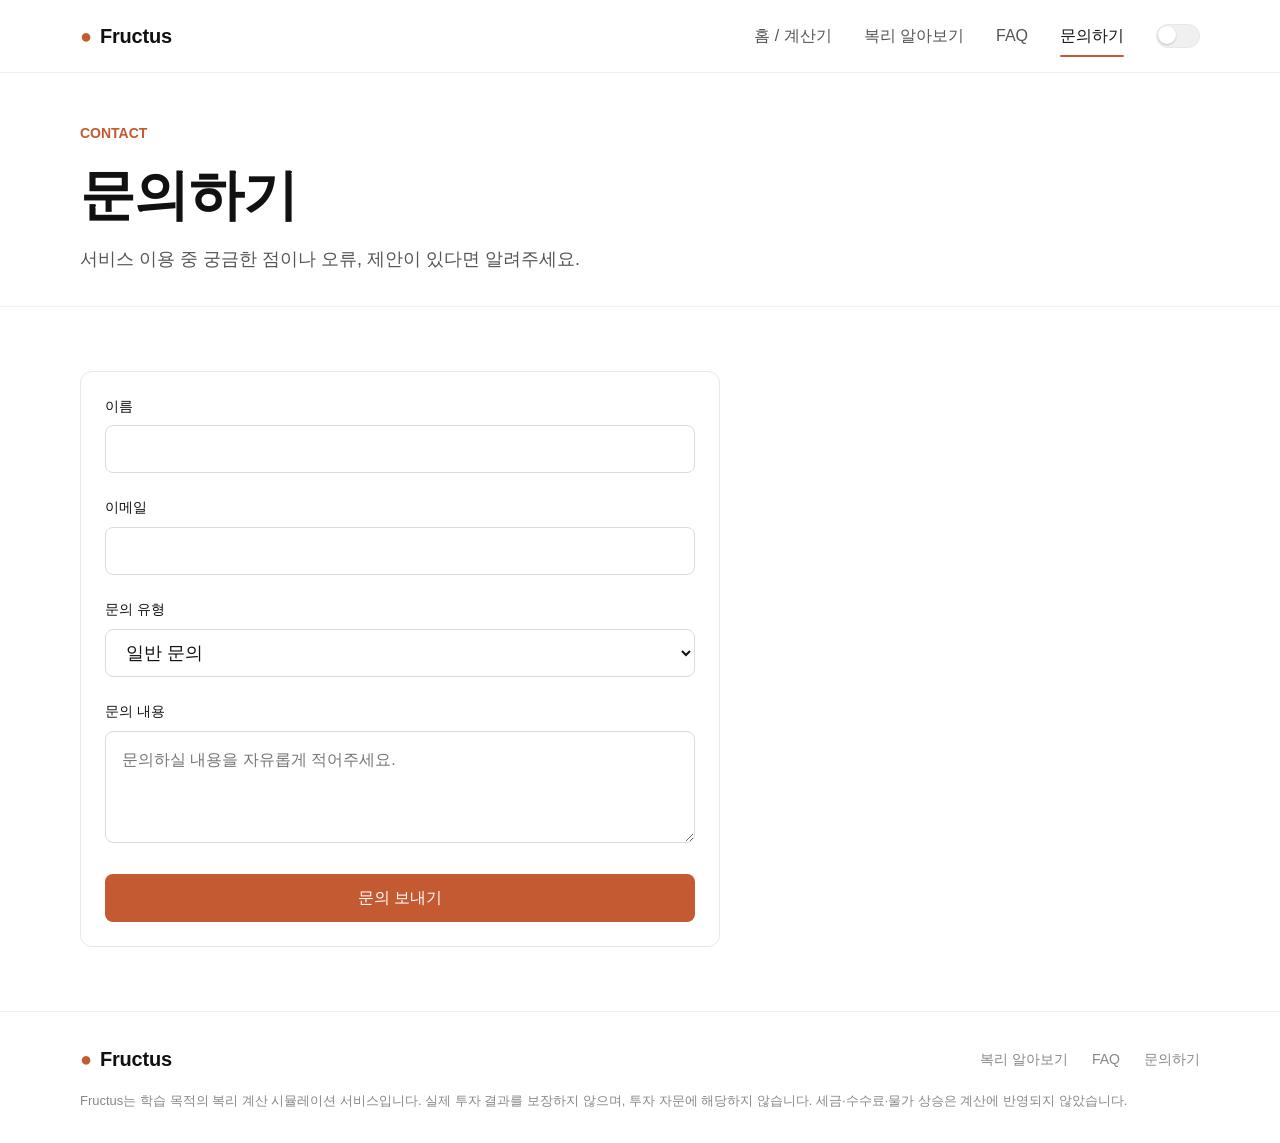
==== contact.html @ 5cfd3974 "feat: 문의하기 페이지 및 폼 검증 구현 (contact.html, contact.js) 이름/이메일/유형/내용 필드 검증과 /api/contact 연동을 위한 프론트엔드 제출" ====
<!DOCTYPE html>
<html lang="ko">
<head>
<script>
  (function () {
    try {
      var saved = localStorage.getItem("fructus-theme");
      if (saved === "dark" || saved === "light") {
        document.documentElement.setAttribute("data-theme", saved);
      }
    } catch (e) {}
  })();
</script>
<meta charset="UTF-8" />
<meta name="viewport" content="width=device-width, initial-scale=1.0" />
<title>문의하기 — Fructus</title>
<meta name="description" content="Fructus 서비스에 대한 문의, 제안, 오류 신고를 남겨주세요." />
<link rel="icon" href="data:," />
<link rel="stylesheet" href="css/reset.css" />
<link rel="stylesheet" href="css/variables.css" />
<link rel="stylesheet" href="css/base.css" />
<link rel="stylesheet" href="css/layout.css" />
<link rel="stylesheet" href="css/components.css" />
<link rel="stylesheet" href="css/animations.css" />
<link rel="stylesheet" href="css/pages.css" />
</head>
<body>
<a class="skip-link" href="#main">본문으로 건너뛰기</a>

<header class="site-header">
  <nav class="nav container" aria-label="주요 메뉴">
    <a href="index.html" class="nav-brand"><span class="nav-brand-mark">●</span> Fructus</a>
    <button class="nav-toggle" data-nav-toggle aria-label="메뉴 열기" aria-expanded="false" aria-controls="primary-menu">
      <span class="nav-toggle-bar"></span><span class="nav-toggle-bar"></span><span class="nav-toggle-bar"></span>
    </button>
    <div class="nav-menu" id="primary-menu" data-nav-menu>
      <a href="index.html" class="nav-link">홈 / 계산기</a>
      <a href="learn.html" class="nav-link">복리 알아보기</a>
      <a href="faq.html" class="nav-link">FAQ</a>
      <a href="contact.html" class="nav-link" aria-current="page">문의하기</a>
      <div class="nav-actions">
        <button class="theme-toggle" data-theme-toggle aria-pressed="false" aria-label="다크 모드로 전환"></button>
      </div>
    </div>
  </nav>
</header>

<main id="main">
  <section class="hero" style="padding-block: var(--space-12) var(--space-8);">
    <div class="container">
      <p class="hero-eyebrow">CONTACT</p>
      <h1 style="font-size: var(--fs-display);">문의하기</h1>
      <p class="hero-sub">서비스 이용 중 궁금한 점이나 오류, 제안이 있다면 알려주세요.</p>
    </div>
  </section>

  <section>
    <div class="container">
      <form class="card contact-layout" data-contact-form novalidate>
        <div class="field">
          <label class="field-label" for="contact-name">이름</label>
          <input class="input" type="text" id="contact-name" name="name" autocomplete="name" />
          <p class="field-error" data-error-for="contact-name"></p>
        </div>

        <div class="field">
          <label class="field-label" for="contact-email">이메일</label>
          <input class="input" type="email" id="contact-email" name="email" autocomplete="email" />
          <p class="field-error" data-error-for="contact-email"></p>
        </div>

        <div class="field">
          <label class="field-label" for="contact-type">문의 유형</label>
          <select class="select" id="contact-type" name="type">
            <option value="general">일반 문의</option>
            <option value="bug">오류 신고</option>
            <option value="feature">기능 제안</option>
            <option value="etc">기타</option>
          </select>
        </div>

        <div class="field">
          <label class="field-label" for="contact-message">문의 내용</label>
          <textarea class="textarea" id="contact-message" name="message" maxlength="1000" placeholder="문의하실 내용을 자유롭게 적어주세요."></textarea>
          <p class="field-error" data-error-for="contact-message"></p>
        </div>

        <button type="submit" class="btn btn-primary btn-block" data-contact-submit>
          <span class="btn-label">문의 보내기</span>
          <span class="btn-spinner" aria-hidden="true"></span>
        </button>

        <div class="contact-status" data-contact-status hidden></div>
      </form>
    </div>
  </section>
</main>

<footer class="site-footer">
  <div class="container">
    <div class="footer-inner">
      <span class="nav-brand"><span class="nav-brand-mark">●</span> Fructus</span>
      <div class="footer-links">
        <a href="learn.html">복리 알아보기</a>
        <a href="faq.html">FAQ</a>
        <a href="contact.html">문의하기</a>
      </div>
    </div>
    <p class="footer-disclaimer">
      Fructus는 학습 목적의 복리 계산 시뮬레이션 서비스입니다. 실제 투자 결과를 보장하지 않으며,
      투자 자문에 해당하지 않습니다. 세금·수수료·물가 상승은 계산에 반영되지 않았습니다.
    </p>
  </div>
</footer>

<script src="js/analytics.js"></script>
<script src="js/contact.js"></script>
<script src="js/nav.js"></script>
<script src="js/theme.js"></script>
<script defer src="/_vercel/insights/script.js"></script>
</body>
</html>
---- css/variables.css ----
/*
  Fructus 디자인 토큰
  톤: Modern Finance + Editorial + Quiet Luxury
  기본은 라이트 팔레트. 다크 모드는 [data-theme="dark"] 및
  prefers-color-scheme: dark(사용자가 수동 선택하지 않은 경우)에서 오버라이드된다.
*/

:root {
  /* ---- Color: 라이트(기본) ---- */
  --color-bg: #ffffff;
  --color-surface: #ffffff;
  --color-text-primary: #111111;
  --color-text-secondary: #555555;
  --color-text-muted: #888888;
  --color-border: #e8e8e8;
  --color-divider: #f0f0f0;

  --color-accent: #c45a32;
  --color-accent-hover: #b34f2c;
  --color-accent-active: #9f4527;
  --color-accent-bg: #f5ded5;
  --color-accent-bg-soft: #faf0ec;
  --color-accent-contrast: #ffffff;

  --color-success: #2e7d4f;
  --color-success-bg: #eaf6ee;
  --color-error: #c73a3a;
  --color-error-bg: #fceaea;

  --color-input-border: #dcdcdc;
  --color-overlay: rgba(17, 17, 17, 0.4);

  /* ---- Typography ---- */
  --font-sans: -apple-system, BlinkMacSystemFont, "Pretendard Variable", "Apple SD Gothic Neo",
    "Segoe UI", "Malgun Gothic", "Noto Sans KR", Roboto, sans-serif;

  --fs-display: clamp(2.25rem, 1.7rem + 2.2vw, 3.5rem); /* 40~56px 큰 제목 */
  --fs-h1: clamp(1.5rem, 1.3rem + 1vw, 2rem); /* 24~32px 일반 제목 */
  --fs-h2: 1.375rem;
  --fs-body: 1rem; /* 15~18px 본문 기준 */
  --fs-body-lg: 1.125rem;
  --fs-small: 0.875rem; /* 12~14px 보조 텍스트 */
  --fs-xs: 0.8125rem;

  --fw-regular: 400;
  --fw-medium: 500;
  --fw-semibold: 600;
  --fw-bold: 700;

  --lh-tight: 1.25;
  --lh-normal: 1.55;

  /* ---- Spacing ---- */
  --space-2: 0.5rem; /* 8px */
  --space-3: 0.75rem;
  --space-4: 1rem; /* 16px */
  --space-6: 1.5rem;
  --space-8: 2rem;
  --space-12: 3rem; /* 48px 섹션 간격 하한 */
  --space-16: 4rem;
  --space-24: 6rem; /* 96px 섹션 간격 상한 */

  --page-padding-inline: clamp(1.5rem, 4vw, 2.5rem); /* 24~40px */
  --content-max-width: 1200px;

  /* ---- Radius / Shadow ---- */
  --radius-card: 12px;
  --radius-control: 8px;
  --radius-pill: 999px;
  --shadow-minimal: 0 1px 2px rgba(17, 17, 17, 0.04);
  --shadow-elevated: 0 4px 16px rgba(17, 17, 17, 0.08);

  /* ---- Control sizing ---- */
  --control-height: 3rem; /* 48px */
  --control-height-lg: 3.25rem; /* 52px */

  /* ---- Motion ---- */
  --ease-standard: cubic-bezier(0.2, 0, 0, 1);
  --duration-fast: 150ms;
  --duration-base: 300ms;
  --duration-slow: 600ms;

  /* ---- Chart ---- */
  --chart-principal: #b9b3ac;
  --chart-growth: var(--color-accent);
  --chart-growth-fill: rgba(196, 90, 50, 0.14);
  --chart-grid: #ececec;
  --chart-axis-text: var(--color-text-muted);

  /* ---- Z-index ---- */
  --z-nav: 100;
  --z-overlay: 200;
  --z-tooltip: 300;
}

/* ---- Color: 다크 모드 (시스템 설정을 따르는 경우) ---- */
@media (prefers-color-scheme: dark) {
  :root:not([data-theme="light"]) {
    --color-bg: #14130f;
    --color-surface: #1c1a16;
    --color-text-primary: #f3f1ee;
    --color-text-secondary: #b9b3ab;
    --color-text-muted: #837d74;
    --color-border: #322e28;
    --color-divider: #262319;

    --color-accent: #d9713f;
    --color-accent-hover: #e5854f;
    --color-accent-active: #f0975f;
    --color-accent-bg: rgba(217, 113, 63, 0.18);
    --color-accent-bg-soft: rgba(217, 113, 63, 0.08);
    --color-accent-contrast: #14130f;

    --color-success: #59b884;
    --color-success-bg: rgba(89, 184, 132, 0.14);
    --color-error: #e2726b;
    --color-error-bg: rgba(226, 114, 107, 0.14);

    --color-input-border: #3a352d;
    --color-overlay: rgba(0, 0, 0, 0.6);

    --chart-principal: #5f5a52;
    --chart-growth-fill: rgba(217, 113, 63, 0.18);
    --chart-grid: #2a271f;
  }
}

/* ---- Color: 다크 모드 (사용자가 수동으로 토글한 경우, 시스템 설정보다 우선) ---- */
:root[data-theme="dark"] {
  --color-bg: #14130f;
  --color-surface: #1c1a16;
  --color-text-primary: #f3f1ee;
  --color-text-secondary: #b9b3ab;
  --color-text-muted: #837d74;
  --color-border: #322e28;
  --color-divider: #262319;

  --color-accent: #d9713f;
  --color-accent-hover: #e5854f;
  --color-accent-active: #f0975f;
  --color-accent-bg: rgba(217, 113, 63, 0.18);
  --color-accent-bg-soft: rgba(217, 113, 63, 0.08);
  --color-accent-contrast: #14130f;

  --color-success: #59b884;
  --color-success-bg: rgba(89, 184, 132, 0.14);
  --color-error: #e2726b;
  --color-error-bg: rgba(226, 114, 107, 0.14);

  --color-input-border: #3a352d;
  --color-overlay: rgba(0, 0, 0, 0.6);

  --chart-principal: #5f5a52;
  --chart-growth-fill: rgba(217, 113, 63, 0.18);
  --chart-grid: #2a271f;
}
---- css/base.css ----
body {
  background: var(--color-bg);
  color: var(--color-text-primary);
  font-family: var(--font-sans);
  font-size: var(--fs-body);
  line-height: var(--lh-normal);
  font-weight: var(--fw-regular);
  transition: background-color var(--duration-base) var(--ease-standard),
    color var(--duration-base) var(--ease-standard);
}

h1,
h2,
h3 {
  font-weight: var(--fw-semibold);
  line-height: var(--lh-tight);
  letter-spacing: -0.01em;
}

h1 {
  font-size: var(--fs-display);
}

h2 {
  font-size: var(--fs-h1);
}

h3 {
  font-size: var(--fs-h2);
}

p {
  color: var(--color-text-secondary);
}

small,
.text-muted {
  font-size: var(--fs-small);
  color: var(--color-text-muted);
}

strong {
  font-weight: var(--fw-semibold);
}

.container {
  max-width: var(--content-max-width);
  margin-inline: auto;
  padding-inline: var(--page-padding-inline);
}

main {
  display: block;
}

section {
  padding-block: var(--space-16);
}

section + section {
  border-top: 1px solid var(--color-divider);
}

.section-heading {
  margin-bottom: var(--space-8);
}

.section-heading p {
  margin-top: var(--space-2);
}

/* 키보드 포커스만 강조 표시 (마우스 클릭 시 아웃라인 노출 방지) */
:focus {
  outline: none;
}

:focus-visible {
  outline: 2px solid var(--color-accent);
  outline-offset: 2px;
  border-radius: 4px;
}

.visually-hidden {
  position: absolute;
  width: 1px;
  height: 1px;
  padding: 0;
  margin: -1px;
  overflow: hidden;
  clip: rect(0, 0, 0, 0);
  white-space: nowrap;
  border: 0;
}

.skip-link {
  position: absolute;
  top: -48px;
  left: var(--space-4);
  z-index: 1000;
  background: var(--color-accent);
  color: var(--color-accent-contrast);
  padding: var(--space-2) var(--space-4);
  border-radius: var(--radius-control);
  transition: top var(--duration-fast) var(--ease-standard);
}

.skip-link:focus {
  top: var(--space-4);
}

@media (max-width: 767px) {
  section {
    padding-block: var(--space-12);
  }
}
---- css/layout.css ----
/* ---- 헤더 / 네비게이션 ---- */
.site-header {
  position: sticky;
  top: 0;
  z-index: var(--z-nav);
  background: var(--color-bg);
  border-bottom: 1px solid var(--color-divider);
}

.nav {
  display: flex;
  align-items: center;
  justify-content: space-between;
  height: 4.5rem;
}

.nav-brand {
  display: flex;
  align-items: center;
  gap: var(--space-2);
  font-size: 1.25rem;
  font-weight: var(--fw-semibold);
  letter-spacing: -0.01em;
}

.nav-brand-mark {
  color: var(--color-accent);
}

.nav-menu {
  display: flex;
  align-items: center;
  gap: var(--space-8);
}

.nav-link {
  position: relative;
  font-size: var(--fs-body);
  font-weight: var(--fw-medium);
  color: var(--color-text-secondary);
  padding-block: var(--space-2);
}

.nav-link:hover {
  color: var(--color-text-primary);
}

.nav-link[aria-current="page"] {
  color: var(--color-text-primary);
}

.nav-link[aria-current="page"]::after {
  content: "";
  position: absolute;
  left: 0;
  right: 0;
  bottom: -1px;
  height: 2px;
  background: var(--color-accent);
  border-radius: var(--radius-pill);
}

.nav-actions {
  display: flex;
  align-items: center;
  gap: var(--space-4);
}

.nav-toggle {
  display: none;
  flex-direction: column;
  justify-content: center;
  gap: 5px;
  width: 2.5rem;
  height: 2.5rem;
  border-radius: var(--radius-control);
}

.nav-toggle:hover {
  background: var(--color-divider);
}

.nav-toggle-bar {
  width: 20px;
  height: 2px;
  background: var(--color-text-primary);
  transition: transform var(--duration-fast) var(--ease-standard),
    opacity var(--duration-fast) var(--ease-standard);
}

.nav-toggle[aria-expanded="true"] .nav-toggle-bar:nth-child(1) {
  transform: translateY(7px) rotate(45deg);
}

.nav-toggle[aria-expanded="true"] .nav-toggle-bar:nth-child(2) {
  opacity: 0;
}

.nav-toggle[aria-expanded="true"] .nav-toggle-bar:nth-child(3) {
  transform: translateY(-7px) rotate(-45deg);
}

@media (max-width: 767px) {
  .nav-toggle {
    display: flex;
  }

  .nav-menu {
    position: fixed;
    inset: 4.5rem 0 0 0;
    height: calc(100dvh - 4.5rem);
    flex-direction: column;
    align-items: stretch;
    gap: 0;
    background: var(--color-bg);
    padding: var(--space-4) var(--page-padding-inline);
    transform: translateY(-8px);
    opacity: 0;
    visibility: hidden;
    pointer-events: none;
    transition: opacity var(--duration-base) var(--ease-standard),
      transform var(--duration-base) var(--ease-standard), visibility var(--duration-base);
  }

  .nav-menu.is-open {
    opacity: 1;
    visibility: visible;
    pointer-events: auto;
    transform: translateY(0);
  }

  .nav-link {
    padding-block: var(--space-4);
    border-bottom: 1px solid var(--color-divider);
    font-size: var(--fs-body-lg);
  }

  .nav-actions {
    display: none;
  }

  .nav-menu .nav-actions {
    display: flex;
    margin-top: var(--space-6);
  }
}

/* ---- 푸터 ---- */
.site-footer {
  border-top: 1px solid var(--color-divider);
  padding-block: var(--space-8);
}

.footer-inner {
  display: flex;
  flex-wrap: wrap;
  align-items: center;
  justify-content: space-between;
  gap: var(--space-4);
}

.footer-links {
  display: flex;
  gap: var(--space-6);
}

.footer-links a {
  color: var(--color-text-muted);
  font-size: var(--fs-small);
}

.footer-links a:hover {
  color: var(--color-text-primary);
}

.footer-disclaimer {
  color: var(--color-text-muted);
  font-size: var(--fs-xs);
  margin-top: var(--space-4);
  line-height: var(--lh-normal);
}

/* ---- 12-column grid ---- */
.grid {
  display: grid;
  grid-template-columns: repeat(12, 1fr);
  gap: var(--space-6);
}

.col-span-4 {
  grid-column: span 4;
}

.col-span-6 {
  grid-column: span 6;
}

.col-span-7 {
  grid-column: span 7;
}

.col-span-5 {
  grid-column: span 5;
}

.col-span-8 {
  grid-column: span 8;
}

.col-span-12 {
  grid-column: span 12;
}

@media (max-width: 1023px) {
  .grid {
    gap: var(--space-4);
  }

  .col-span-4,
  .col-span-6,
  .col-span-7,
  .col-span-5,
  .col-span-8 {
    grid-column: span 12;
  }
}
---- css/components.css ----
/* ---- Card ---- */
.card {
  background: var(--color-surface);
  border: 1px solid var(--color-border);
  border-radius: var(--radius-card);
  padding: var(--space-6);
}

.card-highlight {
  border-color: var(--color-accent);
  box-shadow: var(--shadow-minimal);
}

/* ---- Button ---- */
.btn {
  display: inline-flex;
  align-items: center;
  justify-content: center;
  gap: var(--space-2);
  height: var(--control-height);
  padding-inline: var(--space-6);
  border-radius: var(--radius-control);
  font-size: var(--fs-body);
  font-weight: var(--fw-medium);
  transition: background-color var(--duration-fast) var(--ease-standard),
    border-color var(--duration-fast) var(--ease-standard), transform var(--duration-fast) var(--ease-standard);
  white-space: nowrap;
}

.btn:active {
  transform: scale(0.98);
}

.btn-primary {
  background: var(--color-accent);
  color: var(--color-accent-contrast);
}

.btn-primary:hover {
  background: var(--color-accent-hover);
}

.btn-primary:active {
  background: var(--color-accent-active);
}

.btn-primary:disabled {
  background: var(--color-border);
  color: var(--color-text-muted);
  cursor: not-allowed;
  transform: none;
}

.btn-secondary {
  background: var(--color-bg);
  color: var(--color-text-primary);
  border: 1px solid var(--color-input-border);
}

.btn-secondary:hover {
  background: var(--color-divider);
}

.btn-ghost {
  height: auto;
  padding: var(--space-2) var(--space-3);
  color: var(--color-text-secondary);
}

.btn-ghost:hover {
  color: var(--color-text-primary);
  background: var(--color-divider);
}

.btn-block {
  width: 100%;
}

.btn-sm {
  height: 2.25rem;
  padding-inline: var(--space-4);
  font-size: var(--fs-small);
}

.btn[data-loading="true"] .btn-label {
  visibility: hidden;
}

.btn-spinner {
  display: none;
  position: absolute;
  width: 18px;
  height: 18px;
  border: 2px solid rgba(255, 255, 255, 0.4);
  border-top-color: #fff;
  border-radius: 50%;
  animation: spin 0.7s linear infinite;
}

.btn[data-loading="true"] {
  position: relative;
}

.btn[data-loading="true"] .btn-spinner {
  display: block;
}

/* ---- Chip (빠른 입력 버튼) ---- */
.chip-group {
  display: flex;
  flex-wrap: wrap;
  gap: var(--space-2);
  margin-top: var(--space-2);
}

.chip {
  height: 2rem;
  padding-inline: var(--space-3);
  border-radius: var(--radius-pill);
  border: 1px solid var(--color-input-border);
  background: var(--color-bg);
  color: var(--color-text-secondary);
  font-size: var(--fs-xs);
  font-weight: var(--fw-medium);
}

.chip:hover {
  border-color: var(--color-accent);
  color: var(--color-accent);
}

/* ---- Form / Input ---- */
.field {
  margin-bottom: var(--space-6);
}

.field-label {
  display: flex;
  align-items: center;
  justify-content: space-between;
  gap: var(--space-2);
  font-size: var(--fs-small);
  font-weight: var(--fw-medium);
  color: var(--color-text-primary);
  margin-bottom: var(--space-2);
}

.field-hint {
  font-size: var(--fs-xs);
  color: var(--color-text-muted);
  margin-top: var(--space-2);
}

.input-wrap {
  position: relative;
  display: flex;
  align-items: center;
}

.input,
.select {
  width: 100%;
  height: var(--control-height);
  background: var(--color-bg);
  border: 1px solid var(--color-input-border);
  border-radius: var(--radius-control);
  padding-inline: var(--space-4);
  color: var(--color-text-primary);
  font-size: var(--fs-body-lg);
  font-weight: var(--fw-medium);
  transition: border-color var(--duration-fast) var(--ease-standard),
    box-shadow var(--duration-fast) var(--ease-standard);
}

.input-unit {
  position: absolute;
  right: var(--space-4);
  color: var(--color-text-muted);
  font-size: var(--fs-small);
  pointer-events: none;
}

.input:focus,
.select:focus {
  border-color: var(--color-accent);
  box-shadow: 0 0 0 3px var(--color-accent-bg-soft);
}

.input.is-invalid {
  border-color: var(--color-error);
}

.input.is-invalid:focus {
  box-shadow: 0 0 0 3px var(--color-error-bg);
}

.field-error {
  display: none;
  align-items: center;
  gap: var(--space-2);
  font-size: var(--fs-xs);
  color: var(--color-error);
  margin-top: var(--space-2);
}

.field-error.is-visible {
  display: flex;
}

.unit-toggle {
  display: inline-flex;
  border: 1px solid var(--color-input-border);
  border-radius: var(--radius-control);
  overflow: hidden;
}

.unit-toggle button {
  height: var(--control-height);
  padding-inline: var(--space-4);
  font-size: var(--fs-small);
  font-weight: var(--fw-medium);
  color: var(--color-text-secondary);
  border-left: 1px solid var(--color-input-border);
}

.unit-toggle button:first-child {
  border-left: none;
}

.unit-toggle button[aria-pressed="true"] {
  background: var(--color-accent-bg-soft);
  color: var(--color-accent);
}

/* ---- Range slider ---- */
.range-row {
  display: flex;
  align-items: center;
  gap: var(--space-4);
}

.range {
  -webkit-appearance: none;
  appearance: none;
  flex: 1;
  height: 4px;
  border-radius: var(--radius-pill);
  background: var(--color-divider);
  outline: none;
}

.range::-webkit-slider-thumb {
  -webkit-appearance: none;
  width: 18px;
  height: 18px;
  border-radius: 50%;
  background: var(--color-accent);
  border: 3px solid var(--color-bg);
  box-shadow: 0 0 0 1px var(--color-accent);
  cursor: pointer;
}

.range::-moz-range-thumb {
  width: 18px;
  height: 18px;
  border: 3px solid var(--color-bg);
  border-radius: 50%;
  background: var(--color-accent);
  box-shadow: 0 0 0 1px var(--color-accent);
  cursor: pointer;
}

.range-value {
  min-width: 4.5rem;
  text-align: right;
  font-weight: var(--fw-semibold);
  color: var(--color-accent);
}

/* ---- Toggle switch (다크모드) ---- */
.theme-toggle {
  position: relative;
  width: 2.75rem;
  height: 1.5rem;
  border-radius: var(--radius-pill);
  background: var(--color-divider);
  border: 1px solid var(--color-border);
}

.theme-toggle::after {
  content: "";
  position: absolute;
  top: 1px;
  left: 1px;
  width: 1.15rem;
  height: 1.15rem;
  border-radius: 50%;
  background: var(--color-bg);
  box-shadow: 0 1px 2px rgba(0, 0, 0, 0.2);
  transition: transform var(--duration-fast) var(--ease-standard);
}

[data-theme="dark"] .theme-toggle::after {
  transform: translateX(1.25rem);
}

/* ---- Badge ---- */
.badge {
  display: inline-flex;
  align-items: center;
  gap: 4px;
  padding: 2px var(--space-2);
  border-radius: var(--radius-pill);
  font-size: var(--fs-xs);
  font-weight: var(--fw-medium);
}

.badge-accent {
  background: var(--color-accent-bg);
  color: var(--color-accent-active);
}

.badge-success {
  background: var(--color-success-bg);
  color: var(--color-success);
}

.badge-error {
  background: var(--color-error-bg);
  color: var(--color-error);
}

/* ---- Alert (문의/AI 실패 안내 등) ---- */
.alert {
  display: flex;
  gap: var(--space-3);
  padding: var(--space-4);
  border-radius: var(--radius-control);
  font-size: var(--fs-small);
  line-height: var(--lh-normal);
}

.alert-error {
  background: var(--color-error-bg);
  color: var(--color-error);
}

.alert-success {
  background: var(--color-success-bg);
  color: var(--color-success);
}

.alert-muted {
  background: var(--color-divider);
  color: var(--color-text-secondary);
}

/* ---- Tooltip (차트용) ---- */
.chart-tooltip {
  position: absolute;
  z-index: var(--z-tooltip);
  background: var(--color-text-primary);
  color: var(--color-bg);
  padding: var(--space-2) var(--space-3);
  border-radius: 6px;
  font-size: var(--fs-xs);
  line-height: var(--lh-normal);
  pointer-events: none;
  opacity: 0;
  transform: translate(-50%, -8px);
  transition: opacity var(--duration-fast) var(--ease-standard);
  white-space: nowrap;
}

.chart-tooltip.is-visible {
  opacity: 1;
}

/* ---- Skeleton (로딩) ---- */
.skeleton {
  position: relative;
  overflow: hidden;
  background: var(--color-divider);
  border-radius: var(--radius-control);
}

.skeleton::after {
  content: "";
  position: absolute;
  inset: 0;
  background: linear-gradient(90deg, transparent, rgba(255, 255, 255, 0.35), transparent);
  animation: shimmer 1.4s infinite;
}

[data-theme="dark"] .skeleton::after {
  background: linear-gradient(90deg, transparent, rgba(255, 255, 255, 0.06), transparent);
}

/* ---- Accordion (FAQ) ---- */
.accordion-item {
  border-bottom: 1px solid var(--color-divider);
}

.accordion-trigger {
  width: 100%;
  display: flex;
  align-items: center;
  justify-content: space-between;
  gap: var(--space-4);
  padding-block: var(--space-6);
  text-align: left;
  font-size: var(--fs-body-lg);
  font-weight: var(--fw-medium);
}

.accordion-icon {
  flex-shrink: 0;
  width: 20px;
  height: 20px;
  color: var(--color-text-muted);
  transition: transform var(--duration-base) var(--ease-standard);
}

.accordion-trigger[aria-expanded="true"] .accordion-icon {
  transform: rotate(45deg);
  color: var(--color-accent);
}

.accordion-panel {
  display: grid;
  grid-template-rows: 0fr;
  transition: grid-template-rows var(--duration-base) var(--ease-standard);
}

.accordion-panel-inner {
  overflow: hidden;
}

.accordion-item[data-open="true"] .accordion-panel {
  grid-template-rows: 1fr;
}

.accordion-panel p {
  padding-bottom: var(--space-6);
  max-width: 68ch;
}

/* ---- Table ---- */
.table-wrap {
  overflow-x: auto;
  border: 1px solid var(--color-border);
  border-radius: var(--radius-card);
}

.data-table {
  min-width: 640px;
  font-size: var(--fs-small);
}

.data-table th,
.data-table td {
  padding: var(--space-3) var(--space-4);
  text-align: right;
  white-space: nowrap;
}

.data-table th:first-child,
.data-table td:first-child {
  text-align: left;
}

.data-table thead th {
  background: var(--color-divider);
  color: var(--color-text-secondary);
  font-weight: var(--fw-medium);
  position: sticky;
  top: 0;
}

.data-table tbody tr:not(:last-child) td {
  border-bottom: 1px solid var(--color-divider);
}

.data-table td.is-growth {
  color: var(--color-accent);
  font-weight: var(--fw-medium);
}

/* ---- 결과 요약 카드 그리드 ---- */
.result-metric-label {
  font-size: var(--fs-small);
  color: var(--color-text-muted);
  margin-bottom: var(--space-2);
}

.result-metric-value {
  font-size: clamp(1.5rem, 1.2rem + 1.4vw, 2.25rem);
  font-weight: var(--fw-bold);
  letter-spacing: -0.02em;
  font-variant-numeric: tabular-nums;
}

.result-metric-value.is-accent {
  color: var(--color-accent);
}

.result-metric-sub {
  margin-top: var(--space-2);
  font-size: var(--fs-xs);
  color: var(--color-text-muted);
}
---- css/animations.css ----
@keyframes spin {
  to {
    transform: rotate(360deg);
  }
}

@keyframes shimmer {
  100% {
    transform: translateX(100%);
  }
}

@keyframes fade-up {
  from {
    opacity: 0;
    transform: translateY(8px);
  }
  to {
    opacity: 1;
    transform: translateY(0);
  }
}

.fade-up {
  animation: fade-up var(--duration-slow) var(--ease-standard) both;
}

/* SVG 차트 드로잉 애니메이션(자바스크립트가 stroke-dasharray/offset을 설정한 뒤 클래스 부여) */
.chart-draw {
  transition: stroke-dashoffset 1.1s var(--ease-standard);
}

.chart-area-draw {
  transition: opacity var(--duration-slow) var(--ease-standard);
}

/* 사용자가 모션 축소를 선호하면 모든 애니메이션/트랜지션을 사실상 제거 */
@media (prefers-reduced-motion: reduce) {
  *,
  *::before,
  *::after {
    animation-duration: 0.01ms !important;
    animation-iteration-count: 1 !important;
    transition-duration: 0.01ms !important;
    scroll-behavior: auto !important;
  }

  .chart-draw {
    transition: none;
  }
}
---- css/pages.css ----
/* ================= 홈 / 계산기 (index.html) ================= */
.hero {
  padding-block: var(--space-16) var(--space-12);
}

.hero-eyebrow {
  display: inline-flex;
  align-items: center;
  gap: var(--space-2);
  color: var(--color-accent);
  font-size: var(--fs-small);
  font-weight: var(--fw-semibold);
  margin-bottom: var(--space-4);
}

.hero h1 {
  max-width: 18ch;
  margin-bottom: var(--space-4);
}

.hero-sub {
  max-width: 56ch;
  font-size: var(--fs-body-lg);
}

.hero-actions {
  display: flex;
  gap: var(--space-3);
  margin-top: var(--space-8);
}

.calculator-layout {
  align-items: start;
}

.calc-card {
  position: sticky;
  top: 5.5rem;
}

.quick-add-row {
  display: flex;
  align-items: center;
  gap: var(--space-2);
  margin-top: var(--space-2);
  flex-wrap: wrap;
}

.result-summary-grid {
  display: grid;
  grid-template-columns: repeat(2, 1fr);
  gap: var(--space-4);
  margin-bottom: var(--space-8);
}

.result-metric-card {
  padding: var(--space-4);
}

.disclaimer-note {
  display: flex;
  gap: var(--space-2);
  padding: var(--space-4);
  background: var(--color-divider);
  border-radius: var(--radius-control);
  font-size: var(--fs-xs);
  color: var(--color-text-muted);
  margin-top: var(--space-8);
}

/* ---- 그래프 ---- */
.chart-section-head {
  display: flex;
  align-items: baseline;
  justify-content: space-between;
  flex-wrap: wrap;
  gap: var(--space-2);
  margin-bottom: var(--space-6);
}

.chart-legend {
  display: flex;
  gap: var(--space-4);
  font-size: var(--fs-xs);
  color: var(--color-text-secondary);
}

.chart-legend-item {
  display: flex;
  align-items: center;
  gap: 6px;
}

.chart-legend-swatch {
  width: 10px;
  height: 10px;
  border-radius: 2px;
}

.chart-container {
  position: relative;
  width: 100%;
}

.chart-container svg {
  width: 100%;
  height: auto;
  overflow: visible;
}

/* ---- 표 ---- */
.table-section-head {
  display: flex;
  align-items: center;
  justify-content: space-between;
  flex-wrap: wrap;
  gap: var(--space-3);
  margin-bottom: var(--space-6);
}

/* ---- AI 투자 코치 ---- */
.ai-coach-layout {
  align-items: start;
}

.ai-coach-context {
  display: flex;
  flex-wrap: wrap;
  gap: var(--space-2);
  margin-bottom: var(--space-6);
}

.ai-coach-context .badge {
  font-weight: var(--fw-regular);
}

.textarea {
  width: 100%;
  min-height: 7rem;
  resize: vertical;
  background: var(--color-bg);
  border: 1px solid var(--color-input-border);
  border-radius: var(--radius-control);
  padding: var(--space-4);
  font-size: var(--fs-body);
  transition: border-color var(--duration-fast) var(--ease-standard),
    box-shadow var(--duration-fast) var(--ease-standard);
}

.textarea:focus {
  border-color: var(--color-accent);
  box-shadow: 0 0 0 3px var(--color-accent-bg-soft);
}

.char-counter {
  display: flex;
  justify-content: flex-end;
  font-size: var(--fs-xs);
  color: var(--color-text-muted);
  margin-top: var(--space-2);
}

.char-counter.is-over {
  color: var(--color-error);
}

.ai-elapsed {
  font-size: var(--fs-xs);
  color: var(--color-text-muted);
}

.ai-skeleton-block {
  height: 1rem;
  margin-bottom: var(--space-3);
}

.ai-result-grid {
  display: grid;
  gap: var(--space-4);
}

.ai-result-card {
  padding: var(--space-4);
}

.ai-result-card h4 {
  font-size: var(--fs-small);
  color: var(--color-text-muted);
  font-weight: var(--fw-medium);
  margin-bottom: var(--space-2);
}

.ai-action-list {
  display: grid;
  gap: var(--space-2);
  counter-reset: action;
}

.ai-action-list li {
  display: flex;
  gap: var(--space-3);
  align-items: flex-start;
  font-size: var(--fs-body);
}

.ai-action-list li::before {
  counter-increment: action;
  content: counter(action);
  flex-shrink: 0;
  width: 22px;
  height: 22px;
  border-radius: 50%;
  background: var(--color-accent-bg);
  color: var(--color-accent-active);
  font-size: var(--fs-xs);
  font-weight: var(--fw-semibold);
  display: flex;
  align-items: center;
  justify-content: center;
}

/* ================= 복리 알아보기 (learn.html) ================= */
.prose {
  max-width: 72ch;
}

.prose p + p,
.prose ul {
  margin-top: var(--space-4);
}

.prose ul {
  padding-left: 1.25rem;
  list-style: disc;
}

.prose ul li {
  color: var(--color-text-secondary);
}

.example-box {
  margin-top: var(--space-6);
}

.example-box table {
  font-size: var(--fs-small);
}

.example-box th,
.example-box td {
  padding: var(--space-2) var(--space-3);
  text-align: right;
  border-bottom: 1px solid var(--color-divider);
}

.example-box th:first-child,
.example-box td:first-child {
  text-align: left;
}

.formula-block {
  background: var(--color-surface);
  border: 1px solid var(--color-border);
  border-radius: var(--radius-card);
  padding: var(--space-6);
  font-size: var(--fs-body-lg);
  font-weight: var(--fw-medium);
  text-align: center;
  overflow-x: auto;
  margin-block: var(--space-4);
}

.formula-legend {
  display: grid;
  grid-template-columns: repeat(auto-fit, minmax(180px, 1fr));
  gap: var(--space-2) var(--space-6);
  margin-top: var(--space-4);
}

.formula-legend-item {
  display: flex;
  gap: var(--space-2);
  font-size: var(--fs-small);
}

.formula-legend-item b {
  color: var(--color-accent);
  font-weight: var(--fw-semibold);
}

.step-list {
  counter-reset: step;
  display: grid;
  gap: var(--space-4);
}

.step-list li {
  display: flex;
  gap: var(--space-4);
  color: var(--color-text-secondary);
}

.step-list li::before {
  counter-increment: step;
  content: counter(step);
  flex-shrink: 0;
  width: 28px;
  height: 28px;
  border-radius: 50%;
  border: 1px solid var(--color-accent);
  color: var(--color-accent);
  font-weight: var(--fw-semibold);
  font-size: var(--fs-small);
  display: flex;
  align-items: center;
  justify-content: center;
}

.stat-highlight-row {
  display: grid;
  grid-template-columns: repeat(auto-fit, minmax(220px, 1fr));
  gap: var(--space-4);
  margin-top: var(--space-6);
}

.stat-highlight {
  padding: var(--space-6);
}

.stat-highlight .result-metric-value {
  display: block;
  margin: var(--space-2) 0;
}

/* ================= FAQ (faq.html) ================= */
.faq-list {
  max-width: 76ch;
}

.faq-search {
  max-width: 32rem;
  margin-bottom: var(--space-8);
}

/* ================= 문의하기 (contact.html) ================= */
.contact-layout {
  max-width: 640px;
}

.contact-status {
  margin-top: var(--space-6);
}

/* ================= 반응형 ================= */
@media (max-width: 767px) {
  .result-summary-grid {
    grid-template-columns: 1fr 1fr;
    gap: var(--space-3);
  }

  .calc-card {
    position: static;
  }

  .hero-actions {
    flex-direction: column;
  }

  .hero-actions .btn {
    width: 100%;
  }
}

@media (max-width: 420px) {
  .result-summary-grid {
    grid-template-columns: 1fr;
  }
}
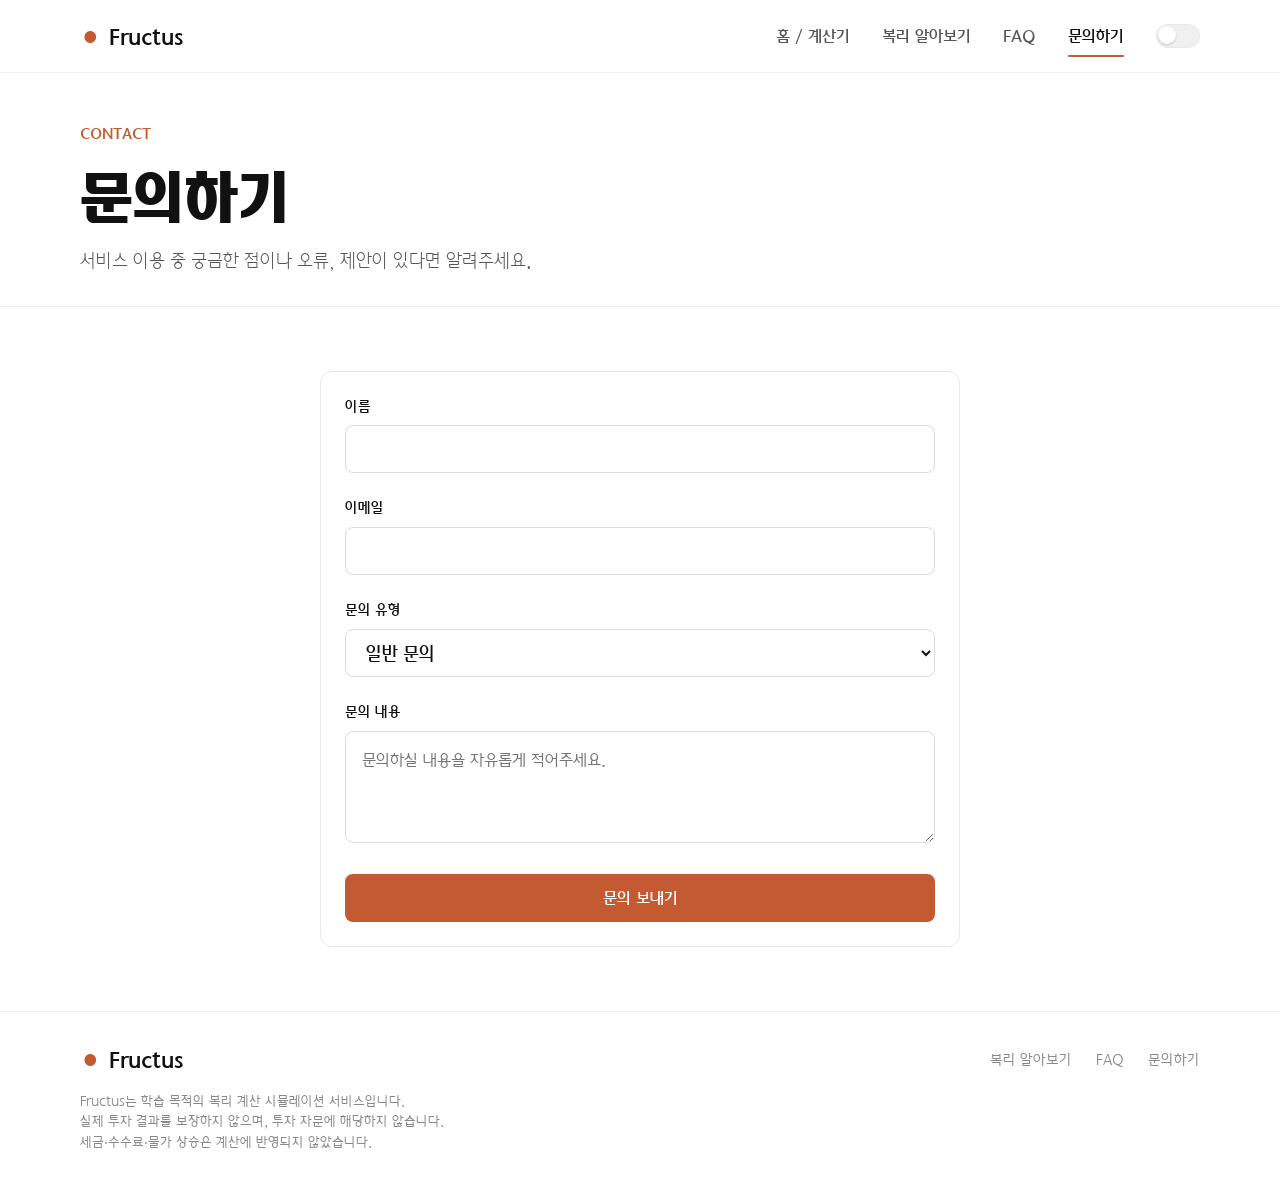
==== commit f772cbf4: "fix: 사용자 피드백 반영 — UX 개선 및 문구 정리 - 목표 수익률 입력 범위를 -50~100%에서 0~50%로 변경   (calculator.js LIMITS, index." ====
--- a/contact.html
+++ b/contact.html
@@ -17,6 +17,8 @@
 <meta name="description" content="Fructus 서비스에 대한 문의, 제안, 오류 신고를 남겨주세요." />
 <link rel="icon" href="data:," />
 <link rel="stylesheet" href="css/reset.css" />
+<link rel="preload" href="fonts/Hana2-Regular.woff2" as="font" type="font/woff2" crossorigin />
+<link rel="stylesheet" href="css/fonts.css" />
 <link rel="stylesheet" href="css/variables.css" />
 <link rel="stylesheet" href="css/base.css" />
 <link rel="stylesheet" href="css/layout.css" />
@@ -107,8 +109,11 @@
       </div>
     </div>
     <p class="footer-disclaimer">
-      Fructus는 학습 목적의 복리 계산 시뮬레이션 서비스입니다. 실제 투자 결과를 보장하지 않으며,
-      투자 자문에 해당하지 않습니다. 세금·수수료·물가 상승은 계산에 반영되지 않았습니다.
+      Fructus는 학습 목적의 복리 계산 시뮬레이션 서비스입니다.
+      <br />
+      실제 투자 결과를 보장하지 않으며, 투자 자문에 해당하지 않습니다.
+      <br />
+      세금·수수료·물가 상승은 계산에 반영되지 않았습니다.
     </p>
   </div>
 </footer>
--- a/css/fonts.css
+++ b/css/fonts.css
@@ -0,0 +1,54 @@
+/*
+  Hana2 서체 (자체 호스팅, 외부 CDN 미사용).
+  Light/Regular/Medium/Bold/Heavy는 하나의 font-family("Hana2")에
+  font-weight로 묶고, 숫자 전용 컷(CM)은 별도 family("Hana2 CM")로 등록해
+  결과 금액·표·차트 등 "숫자를 보여주는 자리"에만 선택적으로 적용한다.
+*/
+
+@font-face {
+  font-family: "Hana2";
+  src: url("../fonts/Hana2-Light.woff2") format("woff2");
+  font-weight: 300;
+  font-style: normal;
+  font-display: swap;
+}
+
+@font-face {
+  font-family: "Hana2";
+  src: url("../fonts/Hana2-Regular.woff2") format("woff2");
+  font-weight: 400;
+  font-style: normal;
+  font-display: swap;
+}
+
+@font-face {
+  font-family: "Hana2";
+  src: url("../fonts/Hana2-Medium.woff2") format("woff2");
+  font-weight: 500;
+  font-style: normal;
+  font-display: swap;
+}
+
+@font-face {
+  font-family: "Hana2";
+  src: url("../fonts/Hana2-Bold.woff2") format("woff2");
+  font-weight: 700;
+  font-style: normal;
+  font-display: swap;
+}
+
+@font-face {
+  font-family: "Hana2";
+  src: url("../fonts/Hana2-Heavy.woff2") format("woff2");
+  font-weight: 800;
+  font-style: normal;
+  font-display: swap;
+}
+
+@font-face {
+  font-family: "Hana2 CM";
+  src: url("../fonts/Hana2-CM.woff2") format("woff2");
+  font-weight: 400 700;
+  font-style: normal;
+  font-display: swap;
+}
--- a/css/variables.css
+++ b/css/variables.css
@@ -31,8 +31,9 @@
   --color-overlay: rgba(17, 17, 17, 0.4);
 
   /* ---- Typography ---- */
-  --font-sans: -apple-system, BlinkMacSystemFont, "Pretendard Variable", "Apple SD Gothic Neo",
-    "Segoe UI", "Malgun Gothic", "Noto Sans KR", Roboto, sans-serif;
+  --font-sans: "Hana2", -apple-system, BlinkMacSystemFont, "Apple SD Gothic Neo", "Segoe UI",
+    "Malgun Gothic", "Noto Sans KR", Roboto, sans-serif;
+  --font-numeric: "Hana2 CM", "Hana2", -apple-system, BlinkMacSystemFont, "Segoe UI", sans-serif;
 
   --fs-display: clamp(2.25rem, 1.7rem + 2.2vw, 3.5rem); /* 40~56px 큰 제목 */
   --fs-h1: clamp(1.5rem, 1.3rem + 1vw, 2rem); /* 24~32px 일반 제목 */
@@ -42,10 +43,12 @@
   --fs-small: 0.875rem; /* 12~14px 보조 텍스트 */
   --fs-xs: 0.8125rem;
 
+  --fw-light: 300;
   --fw-regular: 400;
   --fw-medium: 500;
-  --fw-semibold: 600;
+  --fw-semibold: 700;
   --fw-bold: 700;
+  --fw-heavy: 800;
 
   --lh-tight: 1.25;
   --lh-normal: 1.55;
--- a/css/base.css
+++ b/css/base.css
@@ -5,6 +5,8 @@
   font-size: var(--fs-body);
   line-height: var(--lh-normal);
   font-weight: var(--fw-regular);
+  word-break: keep-all;
+  overflow-wrap: break-word;
   transition: background-color var(--duration-base) var(--ease-standard),
     color var(--duration-base) var(--ease-standard);
 }
@@ -19,6 +21,7 @@
 
 h1 {
   font-size: var(--fs-display);
+  font-weight: var(--fw-heavy);
 }
 
 h2 {
@@ -51,6 +54,11 @@
 
 main {
   display: block;
+}
+
+/* .btn 등 display를 지정하는 클래스보다 hidden 속성이 항상 우선하도록 강제 */
+[hidden] {
+  display: none !important;
 }
 
 section {
--- a/css/components.css
+++ b/css/components.css
@@ -172,6 +172,11 @@
     box-shadow var(--duration-fast) var(--ease-standard);
 }
 
+.input[type="number"],
+.input[inputmode="numeric"] {
+  font-family: var(--font-numeric);
+}
+
 .input-unit {
   position: absolute;
   right: var(--space-4);
@@ -273,6 +278,7 @@
 .range-value {
   min-width: 4.5rem;
   text-align: right;
+  font-family: var(--font-numeric);
   font-weight: var(--fw-semibold);
   color: var(--color-accent);
 }
@@ -357,6 +363,7 @@
 
 /* ---- Tooltip (차트용) ---- */
 .chart-tooltip {
+  font-family: var(--font-numeric);
   position: absolute;
   z-index: var(--z-tooltip);
   background: var(--color-text-primary);
@@ -442,7 +449,7 @@
 
 .accordion-panel p {
   padding-bottom: var(--space-6);
-  max-width: 68ch;
+  max-width: 80ch;
 }
 
 /* ---- Table ---- */
@@ -464,6 +471,11 @@
   white-space: nowrap;
 }
 
+.data-table td:not(:first-child) {
+  font-family: var(--font-numeric);
+  font-variant-numeric: tabular-nums;
+}
+
 .data-table th:first-child,
 .data-table td:first-child {
   text-align: left;
@@ -494,6 +506,7 @@
 }
 
 .result-metric-value {
+  font-family: var(--font-numeric);
   font-size: clamp(1.5rem, 1.2rem + 1.4vw, 2.25rem);
   font-weight: var(--fw-bold);
   letter-spacing: -0.02em;
--- a/css/pages.css
+++ b/css/pages.css
@@ -14,13 +14,13 @@
 }
 
 .hero h1 {
-  max-width: 18ch;
   margin-bottom: var(--space-4);
 }
 
 .hero-sub {
-  max-width: 56ch;
+  max-width: 64rem;
   font-size: var(--fs-body-lg);
+  font-weight: var(--fw-light);
 }
 
 .hero-actions {
@@ -55,6 +55,55 @@
 
 .result-metric-card {
   padding: var(--space-4);
+}
+
+.composition-card {
+  padding: var(--space-6);
+}
+
+.composition-bar {
+  display: flex;
+  height: 12px;
+  border-radius: var(--radius-pill);
+  overflow: hidden;
+  background: var(--color-divider);
+  margin-block: var(--space-4);
+}
+
+.composition-bar-segment {
+  height: 100%;
+  width: 0%;
+  transition: width 900ms var(--ease-standard);
+}
+
+.composition-bar-principal {
+  background: var(--chart-principal);
+}
+
+.composition-bar-interest {
+  background: var(--chart-growth);
+}
+
+.composition-legend {
+  display: flex;
+  flex-wrap: wrap;
+  gap: var(--space-6);
+  font-size: var(--fs-small);
+  color: var(--color-text-secondary);
+}
+
+.composition-legend strong {
+  color: var(--color-text-primary);
+  font-family: var(--font-numeric);
+  margin-left: 4px;
+}
+
+.composition-insight {
+  margin-top: var(--space-4);
+  padding-top: var(--space-4);
+  border-top: 1px solid var(--color-divider);
+  font-size: var(--fs-small);
+  color: var(--color-text-secondary);
 }
 
 .disclaimer-note {
@@ -106,6 +155,10 @@
   width: 100%;
   height: auto;
   overflow: visible;
+}
+
+.chart-container svg text {
+  font-family: var(--font-numeric);
 }
 
 /* ---- 표 ---- */
@@ -160,6 +213,27 @@
   margin-top: var(--space-2);
 }
 
+.ai-empty-state {
+  display: flex;
+  flex-direction: column;
+  align-items: flex-start;
+  gap: var(--space-3);
+  min-height: 220px;
+  justify-content: center;
+  border-style: dashed;
+  color: var(--color-text-muted);
+}
+
+.ai-empty-icon {
+  color: var(--color-accent);
+  font-size: 1.5rem;
+}
+
+.ai-empty-state p {
+  color: var(--color-text-muted);
+  line-height: var(--lh-normal);
+}
+
 .char-counter.is-over {
   color: var(--color-error);
 }
@@ -221,7 +295,7 @@
 
 /* ================= 복리 알아보기 (learn.html) ================= */
 .prose {
-  max-width: 72ch;
+  max-width: 100%;
 }
 
 .prose p + p,
@@ -334,7 +408,7 @@
 
 /* ================= FAQ (faq.html) ================= */
 .faq-list {
-  max-width: 76ch;
+  max-width: 100%;
 }
 
 .faq-search {
@@ -345,6 +419,7 @@
 /* ================= 문의하기 (contact.html) ================= */
 .contact-layout {
   max-width: 640px;
+  margin-inline: auto;
 }
 
 .contact-status {
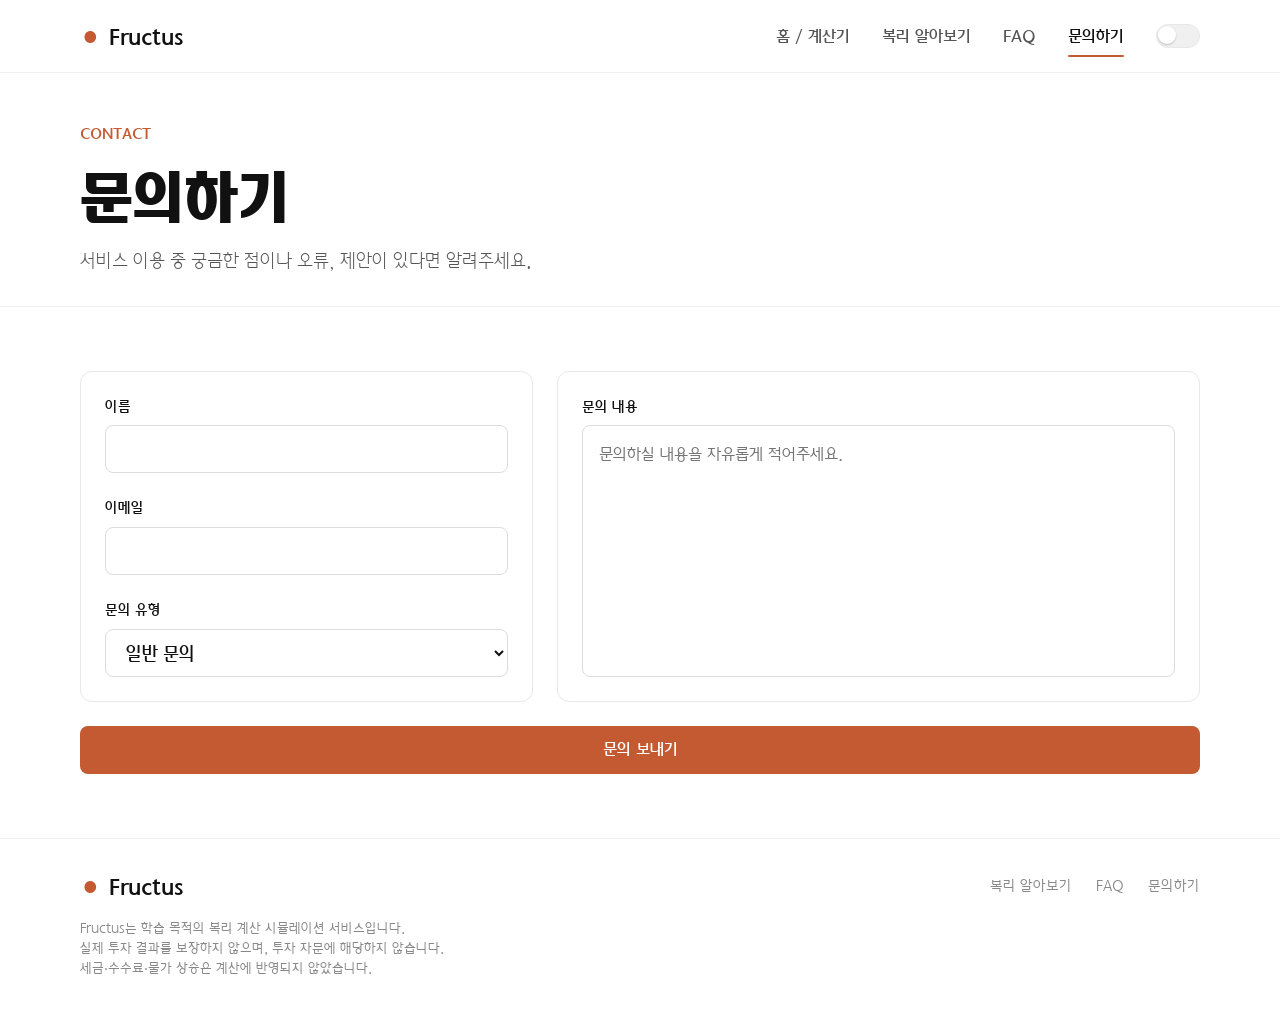
==== commit a0ce5c66: "feat: 결과 이미지 저장·공유 기능 및 컬럼 정렬 리디자인 - js/share.js 신규: Canvas 2D로 브랜드 결과 카드(최종 평가금액,   3대 지표, 원금/수익 구성" ====
--- a/contact.html
+++ b/contact.html
@@ -58,36 +58,44 @@
 
   <section>
     <div class="container">
-      <form class="card contact-layout" data-contact-form novalidate>
-        <div class="field">
-          <label class="field-label" for="contact-name">이름</label>
-          <input class="input" type="text" id="contact-name" name="name" autocomplete="name" />
-          <p class="field-error" data-error-for="contact-name"></p>
+      <form data-contact-form novalidate>
+        <div class="grid contact-grid">
+          <div class="col-span-5">
+            <div class="card contact-fields-card">
+              <div class="field">
+                <label class="field-label" for="contact-name">이름</label>
+                <input class="input" type="text" id="contact-name" name="name" autocomplete="name" />
+                <p class="field-error" data-error-for="contact-name"></p>
+              </div>
+
+              <div class="field">
+                <label class="field-label" for="contact-email">이메일</label>
+                <input class="input" type="email" id="contact-email" name="email" autocomplete="email" />
+                <p class="field-error" data-error-for="contact-email"></p>
+              </div>
+
+              <div class="field" style="margin-bottom: 0;">
+                <label class="field-label" for="contact-type">문의 유형</label>
+                <select class="select" id="contact-type" name="type">
+                  <option value="general">일반 문의</option>
+                  <option value="bug">오류 신고</option>
+                  <option value="feature">기능 제안</option>
+                  <option value="etc">기타</option>
+                </select>
+              </div>
+            </div>
+          </div>
+
+          <div class="col-span-7">
+            <div class="card contact-message-card">
+              <label class="field-label" for="contact-message">문의 내용</label>
+              <textarea class="textarea contact-message-input" id="contact-message" name="message" maxlength="1000" placeholder="문의하실 내용을 자유롭게 적어주세요."></textarea>
+              <p class="field-error" data-error-for="contact-message"></p>
+            </div>
+          </div>
         </div>
 
-        <div class="field">
-          <label class="field-label" for="contact-email">이메일</label>
-          <input class="input" type="email" id="contact-email" name="email" autocomplete="email" />
-          <p class="field-error" data-error-for="contact-email"></p>
-        </div>
-
-        <div class="field">
-          <label class="field-label" for="contact-type">문의 유형</label>
-          <select class="select" id="contact-type" name="type">
-            <option value="general">일반 문의</option>
-            <option value="bug">오류 신고</option>
-            <option value="feature">기능 제안</option>
-            <option value="etc">기타</option>
-          </select>
-        </div>
-
-        <div class="field">
-          <label class="field-label" for="contact-message">문의 내용</label>
-          <textarea class="textarea" id="contact-message" name="message" maxlength="1000" placeholder="문의하실 내용을 자유롭게 적어주세요."></textarea>
-          <p class="field-error" data-error-for="contact-message"></p>
-        </div>
-
-        <button type="submit" class="btn btn-primary btn-block" data-contact-submit>
+        <button type="submit" class="btn btn-primary btn-block contact-submit-btn" data-contact-submit>
           <span class="btn-label">문의 보내기</span>
           <span class="btn-spinner" aria-hidden="true"></span>
         </button>
--- a/css/pages.css
+++ b/css/pages.css
@@ -30,12 +30,19 @@
 }
 
 .calculator-layout {
-  align-items: start;
+  align-items: stretch;
 }
 
 .calc-card {
   position: sticky;
   top: 5.5rem;
+  min-height: 100%;
+  display: flex;
+  flex-direction: column;
+}
+
+.calc-card [data-calc-submit] {
+  margin-top: auto;
 }
 
 .quick-add-row {
@@ -46,11 +53,26 @@
   flex-wrap: wrap;
 }
 
-.result-summary-grid {
+.result-panel {
+  min-height: 100%;
+  display: flex;
+  flex-direction: column;
+}
+
+.result-hero-card {
+  padding: var(--space-8);
+  margin-bottom: var(--space-4);
+}
+
+.result-metric-value.is-hero {
+  font-size: clamp(2rem, 1.5rem + 2.2vw, 3.25rem);
+}
+
+.result-secondary-grid {
   display: grid;
-  grid-template-columns: repeat(2, 1fr);
+  grid-template-columns: repeat(3, 1fr);
   gap: var(--space-4);
-  margin-bottom: var(--space-8);
+  margin-bottom: var(--space-4);
 }
 
 .result-metric-card {
@@ -59,6 +81,19 @@
 
 .composition-card {
   padding: var(--space-6);
+  margin-bottom: var(--space-4);
+}
+
+.result-footer-group {
+  margin-top: auto;
+}
+
+.share-status {
+  min-height: 1.2em;
+  margin-top: var(--space-2);
+  font-size: var(--fs-xs);
+  color: var(--color-text-muted);
+  text-align: center;
 }
 
 .composition-bar {
@@ -173,7 +208,45 @@
 
 /* ---- AI 투자 코치 ---- */
 .ai-coach-layout {
-  align-items: start;
+  align-items: stretch;
+}
+
+.ai-form-card {
+  min-height: 100%;
+  display: flex;
+  flex-direction: column;
+}
+
+.ai-form-actions {
+  margin-top: auto;
+  padding-top: var(--space-6);
+}
+
+.ai-answer-panel {
+  min-height: 100%;
+  display: flex;
+  flex-direction: column;
+}
+
+.ai-answer-panel > [data-ai-empty],
+.ai-answer-panel > [data-ai-error],
+.ai-answer-panel > [data-ai-loading],
+.ai-answer-panel > [data-ai-result] {
+  flex: 1;
+}
+
+.ai-loading-card {
+  height: 100%;
+}
+
+.ai-answer-panel > [data-ai-result]:not([hidden]) {
+  display: flex;
+  flex-direction: column;
+}
+
+.ai-answer-panel > [data-ai-result] .ai-result-grid {
+  flex: 1;
+  align-content: start;
 }
 
 .ai-coach-context {
@@ -219,6 +292,7 @@
   align-items: flex-start;
   gap: var(--space-3);
   min-height: 220px;
+  height: 100%;
   justify-content: center;
   border-style: dashed;
   color: var(--color-text-muted);
@@ -417,18 +491,41 @@
 }
 
 /* ================= 문의하기 (contact.html) ================= */
-.contact-layout {
-  max-width: 640px;
-  margin-inline: auto;
+.contact-grid {
+  align-items: stretch;
+  margin-bottom: var(--space-6);
+}
+
+.contact-fields-card,
+.contact-message-card {
+  min-height: 100%;
+  display: flex;
+  flex-direction: column;
+}
+
+.contact-message-input {
+  flex: 1;
+  min-height: 12rem;
+  resize: none;
+}
+
+.contact-submit-btn {
+  max-width: 100%;
 }
 
 .contact-status {
   margin-top: var(--space-6);
 }
 
+@media (max-width: 1023px) {
+  .contact-message-input {
+    min-height: 8rem;
+  }
+}
+
 /* ================= 반응형 ================= */
 @media (max-width: 767px) {
-  .result-summary-grid {
+  .result-secondary-grid {
     grid-template-columns: 1fr 1fr;
     gap: var(--space-3);
   }
@@ -447,7 +544,7 @@
 }
 
 @media (max-width: 420px) {
-  .result-summary-grid {
+  .result-secondary-grid {
     grid-template-columns: 1fr;
   }
 }
